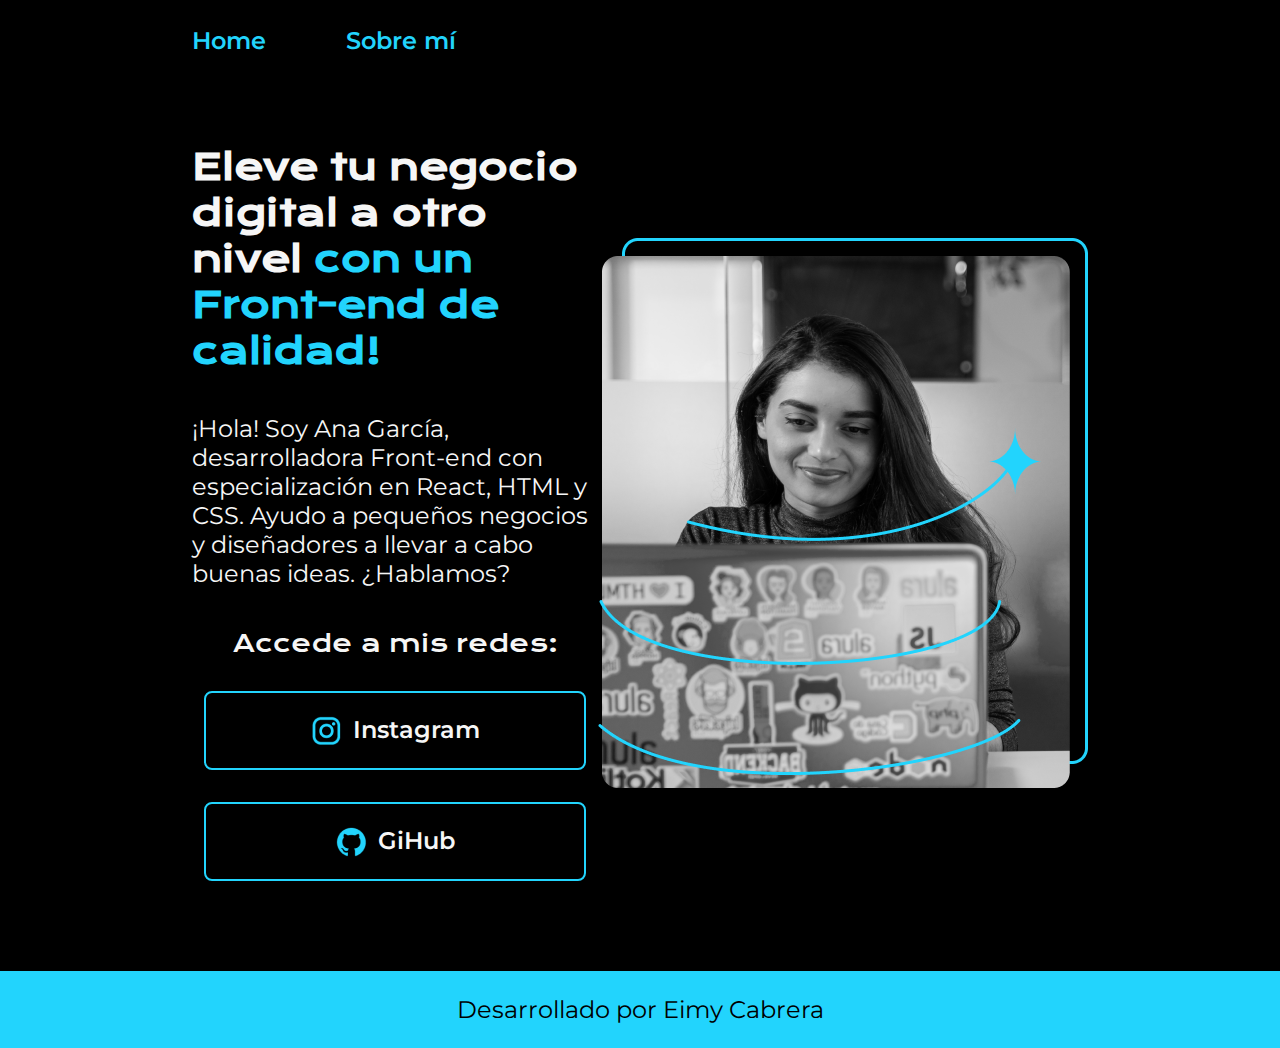
==== index.html @ aeaa3845 "Se crea una nueva pagina sobre mí, se aplican los mismos estilos de la pagina home" ====
<!DOCTYPE html>
<html lang="es-mx">
<head>
    <meta charset="UTF-8">
    <meta name="viewport" content="width=device-width, initial-scale=1.0">
    <title>Portafolio</title>
    <link rel="stylesheet" href="PORTAFOLIO/styles/style.css">
</head>
<body>
    <header class="header">
        <nav class="header__menu">
            <a class="header__menu__link" href="index.html">Home</a>
            <a class="header__menu__link" href="about.html">Sobre mí</a>
        </nav>
    </header>
    <main class="presentacion">
        <section class="presentacion__contenido">
        <h1 class="presentacion__contenido__titulo">Eleve tu negocio digital a otro nivel <strong class="tituloDestaque"> con un Front-end de calidad!</strong>

        </h1>
        <p class="presentacion__contenido__parrafo">¡Hola! Soy Ana García, desarrolladora Front-end con especialización 
            en React, HTML y CSS. Ayudo a pequeños negocios y diseñadores a 
            llevar a cabo buenas ideas. ¿Hablamos?
        </p>
        <div class="presentacion___enlaces">
            <h2 class="presentacion___enlaces_subtitulo">Accede a mis redes:</h2>
            <a class="presentacion__enlaces__link" href="https://www.instagram.com/">
                <img src="PORTAFOLIO/img/instagram.png" alt=""> 
                Instagram</a>
            <a class="presentacion__enlaces__link" href="https://www.github.com/">
                <img src="PORTAFOLIO/img/github.png" alt="">
                GiHub</a>
        </div>
        </section>
        <img src="PORTAFOLIO/img/Imagem.png" alt="Imagen de Ana Garcia trabajando">
    </main>
    <footer class="footer">
        <p>Desarrollado por Eimy Cabrera</p>
    </footer>
</body>
</html>
---- PORTAFOLIO/styles/style.css ----
@import url('https://fonts.googleapis.com/css2?family=Krona+One&family=Montserrat:ital,wght@0,100..900;1,100..900&display=swap');

*{
    padding: 0;
    margin: 0;
}

body{
    background-color: black;
    color: #F6F6F6;
    box-sizing: border-box;
}

.header{
    padding: 2% 0% 0% 15% ;

}

.header__menu{
    display: flex;
    gap: 80px;
}

.header__menu__link{
    font-family: "Montserrat", sans-serif;
    font-size: 24px;
    font-weight: 600;
    color: #22d4fd;
    text-decoration: none;
}

.presentacion{
    display: flex;
    align-items: center;
    padding: 7% 15%;
    justify-content: space-between;
}

.presentacion__contenido{
    width: 615px;
    display: flex;
    flex-direction: column;
    gap: 40px;
}

.presentacion__contenido__titulo{
    font-size: 36px;
    font-family: "Krona One", sans-serif;
}
.tituloDestaque{
    color: #22d4fd;
}

.presentacion__contenido__parrafo{
    font-size: 24px;
    font-family: "Montserrat", sans-serif;
}

.presentacion___enlaces{
    display: flex;
    justify-content: space-between;
    flex-direction: column;
    align-items: center;
    gap: 32px;
}

.presentacion___enlaces_subtitulo{
    font-family: "Krona One", sans-serif;
    font-size: 24px;
    font-weight: 400;
    
}

.presentacion__enlaces__link{
    width: 378px;
    text-align: center; 
    padding: 21.5px 0;
    border-radius: 8px;
    border:2px solid #22d4fd;
    font-family: "Montserrat", sans-serif;
    font-size: 24px;
    font-weight: 600;
    text-decoration: none;
    color: #F6F6F6;
    display: flex;
    justify-content: center;
    gap: 10px;
}

.presentacion__enlaces__link:hover{
    background-color: #272727;
}

.footer{
    background-color: #22d4fd;
    padding: 24px;
    color: black;
    text-align: center;
    font-family: "Montserrat", sans-serif;
    font-size: 24px;
    font-weight: 400;
}
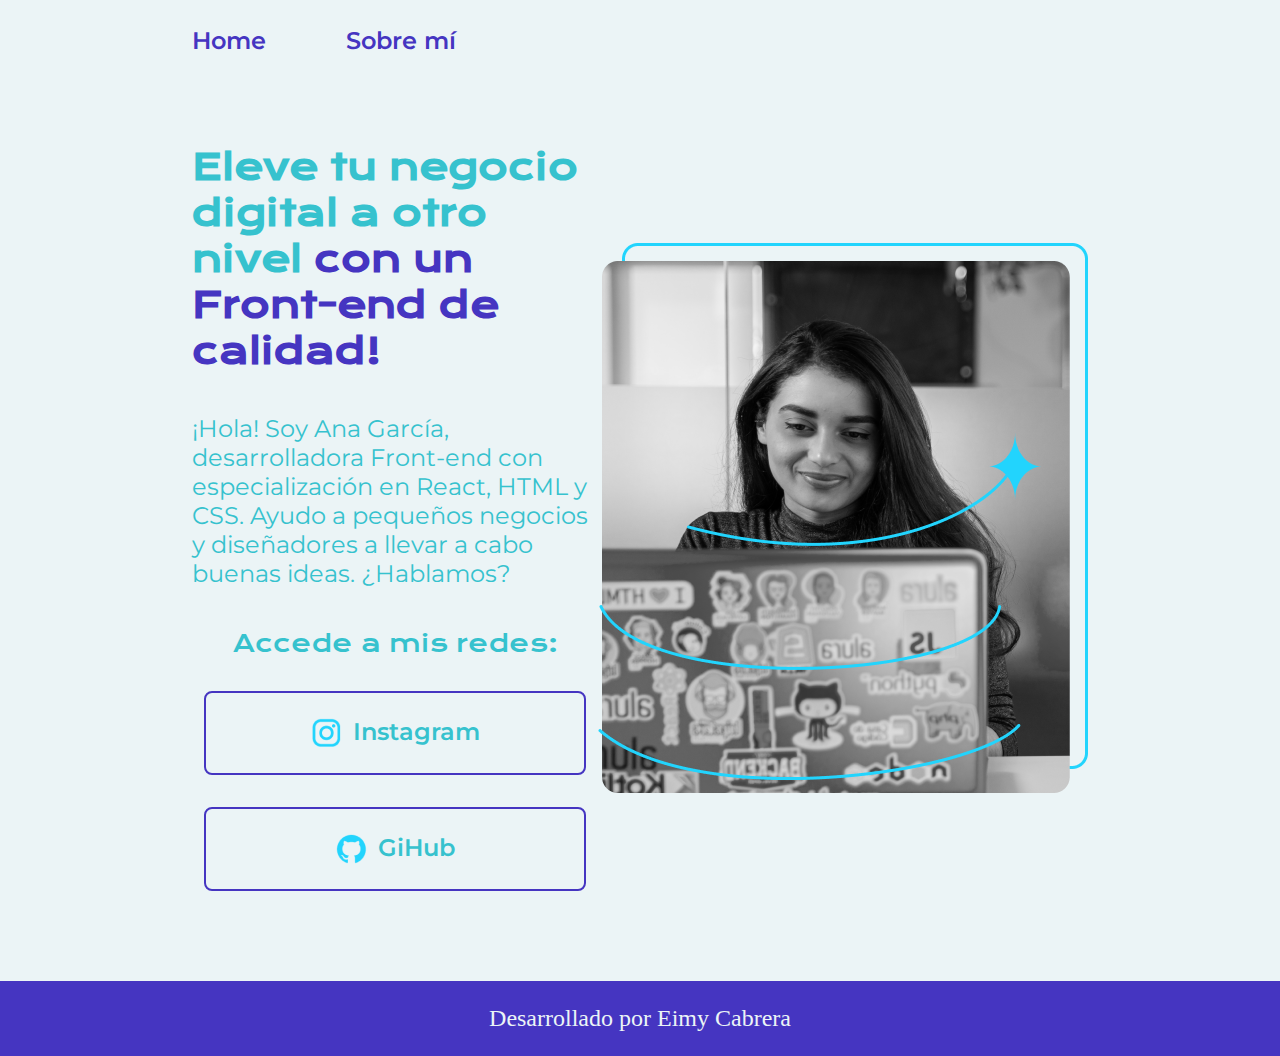
==== commit bc44752c: "Se cambian los px por rem en el fond size" ====
--- a/index.html
+++ b/index.html
@@ -22,8 +22,8 @@
             en React, HTML y CSS. Ayudo a pequeños negocios y diseñadores a 
             llevar a cabo buenas ideas. ¿Hablamos?
         </p>
-        <div class="presentacion___enlaces">
-            <h2 class="presentacion___enlaces_subtitulo">Accede a mis redes:</h2>
+        <div class="presentacion__enlaces">
+            <h2 class="presentacion__enlaces__subtitulo">Accede a mis redes:</h2>
             <a class="presentacion__enlaces__link" href="https://www.instagram.com/">
                 <img src="PORTAFOLIO/img/instagram.png" alt=""> 
                 Instagram</a>
--- a/PORTAFOLIO/styles/style.css
+++ b/PORTAFOLIO/styles/style.css
@@ -1,4 +1,14 @@
 @import url('https://fonts.googleapis.com/css2?family=Krona+One&family=Montserrat:ital,wght@0,100..900;1,100..900&display=swap');
+
+:root{
+    --color-primario: #EBF4F6;
+    --color-secundario: #36C2CE;
+    --color-terciario: #4535C1;
+    --color-hover: #478CCF;
+
+    --fuente-montserrat: "Montserrat", sans-serif;
+    --fuente-krona: "Krona one", sans-serif;
+}
 
 *{
     padding: 0;
@@ -6,8 +16,8 @@
 }
 
 body{
-    background-color: black;
-    color: #F6F6F6;
+    background-color: var(--color-primario);
+    color: var(--color-secundario);
     box-sizing: border-box;
 }
 
@@ -22,10 +32,10 @@
 }
 
 .header__menu__link{
-    font-family: "Montserrat", sans-serif;
-    font-size: 24px;
+    font-family: var(--fuente-montserrat);
+    font-size: 1.5rem;
     font-weight: 600;
-    color: #22d4fd;
+    color: var(--color-terciario);
     text-decoration: none;
 }
 
@@ -44,19 +54,19 @@
 }
 
 .presentacion__contenido__titulo{
-    font-size: 36px;
-    font-family: "Krona One", sans-serif;
+    font-size: 2.25rem;
+    font-family: var(--fuente-krona);
 }
 .tituloDestaque{
-    color: #22d4fd;
+    color: var(--color-terciario);
 }
 
 .presentacion__contenido__parrafo{
-    font-size: 24px;
-    font-family: "Montserrat", sans-serif;
+    font-size: 1.5rem;
+    font-family: var(--fuente-montserrat);
 }
 
-.presentacion___enlaces{
+.presentacion__enlaces{
     display: flex;
     justify-content: space-between;
     flex-direction: column;
@@ -64,9 +74,9 @@
     gap: 32px;
 }
 
-.presentacion___enlaces_subtitulo{
-    font-family: "Krona One", sans-serif;
-    font-size: 24px;
+.presentacion__enlaces__subtitulo{
+    font-family: var(--fuente-krona);
+    font-size: 1.5rem;
     font-weight: 400;
     
 }
@@ -74,29 +84,29 @@
 .presentacion__enlaces__link{
     width: 378px;
     text-align: center; 
-    padding: 21.5px 0;
+    padding: 24px 0;
     border-radius: 8px;
-    border:2px solid #22d4fd;
-    font-family: "Montserrat", sans-serif;
-    font-size: 24px;
+    border:2px solid var(--color-terciario);
+    font-family: var(--fuente-montserrat);
+    font-size: 1.5rem;
     font-weight: 600;
     text-decoration: none;
-    color: #F6F6F6;
+    color: var(--color-secundario);
     display: flex;
     justify-content: center;
     gap: 10px;
 }
 
 .presentacion__enlaces__link:hover{
-    background-color: #272727;
+    background-color: var(--color-hover);
 }
 
 .footer{
-    background-color: #22d4fd;
+    background-color: var(--color-terciario);
     padding: 24px;
-    color: black;
+    color: var(--color-primario);
     text-align: center;
-    font-family: "Montserrat", sans-serif;
-    font-size: 24px;
+    font-family: var(--color-primario);
+    font-size: 1.5rem;
     font-weight: 400;
 }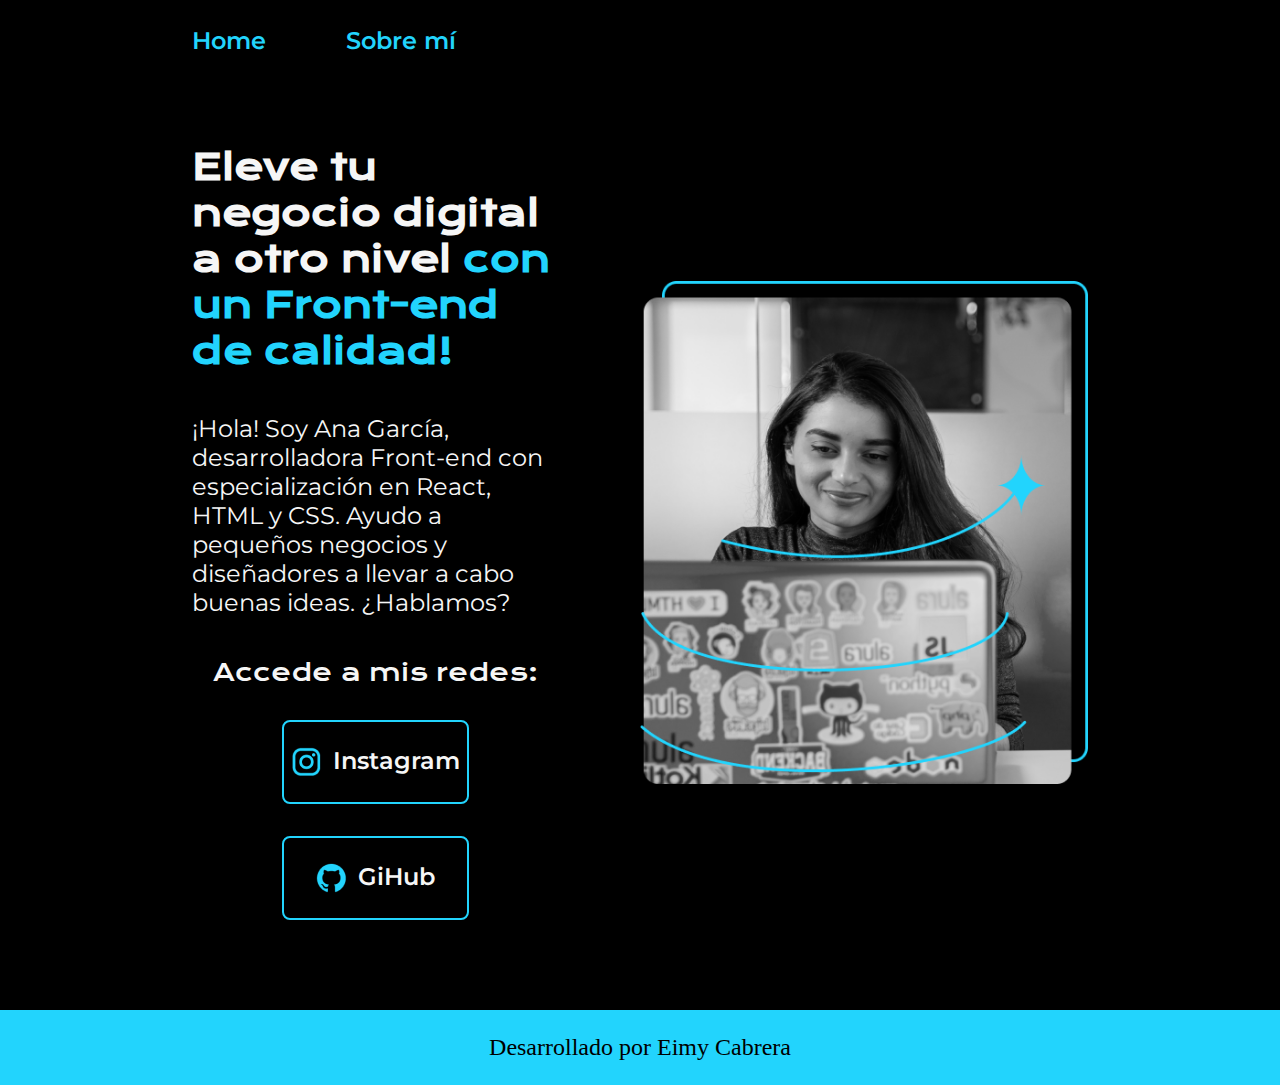
==== commit d23bcf34: "Se agrega una clase @media para establecer la pagina responsitiva" ====
--- a/index.html
+++ b/index.html
@@ -32,7 +32,7 @@
                 GiHub</a>
         </div>
         </section>
-        <img src="PORTAFOLIO/img/Imagem.png" alt="Imagen de Ana Garcia trabajando">
+        <img class="presentacion__imagen" src="PORTAFOLIO/img/Imagem.png" alt="Imagen de Ana Garcia trabajando">
     </main>
     <footer class="footer">
         <p>Desarrollado por Eimy Cabrera</p>
--- a/PORTAFOLIO/styles/style.css
+++ b/PORTAFOLIO/styles/style.css
@@ -1,9 +1,9 @@
 @import url('https://fonts.googleapis.com/css2?family=Krona+One&family=Montserrat:ital,wght@0,100..900;1,100..900&display=swap');
 
 :root{
-    --color-primario: #EBF4F6;
-    --color-secundario: #36C2CE;
-    --color-terciario: #4535C1;
+    --color-primario: #000000;
+    --color-secundario: #F6F6F6;
+    --color-terciario: #22D4FD;
     --color-hover: #478CCF;
 
     --fuente-montserrat: "Montserrat", sans-serif;
@@ -44,10 +44,11 @@
     align-items: center;
     padding: 7% 15%;
     justify-content: space-between;
+    gap: 82px;
 }
 
 .presentacion__contenido{
-    width: 615px;
+    width: 50%;
     display: flex;
     flex-direction: column;
     gap: 40px;
@@ -82,7 +83,7 @@
 }
 
 .presentacion__enlaces__link{
-    width: 378px;
+    width: 50%;
     text-align: center; 
     padding: 24px 0;
     border-radius: 8px;
@@ -101,6 +102,10 @@
     background-color: var(--color-hover);
 }
 
+.presentacion__imagen{
+    width: 50%;
+}
+
 .footer{
     background-color: var(--color-terciario);
     padding: 24px;
@@ -109,4 +114,23 @@
     font-family: var(--color-primario);
     font-size: 1.5rem;
     font-weight: 400;
+}
+/*Esto permite que la pagina se adapte a la pantalla de un dispositivo movil*/
+@media (max-width: 1200px){
+    .header{
+        padding: 10%;
+    }
+
+    .header__menu{
+        justify-content: center;
+    }
+    .presentacion{
+        flex-direction: column-reverse;
+        padding: 5%;
+    }
+
+    .presentacion__contenido{
+        width: auto;
+    }
+    
 }